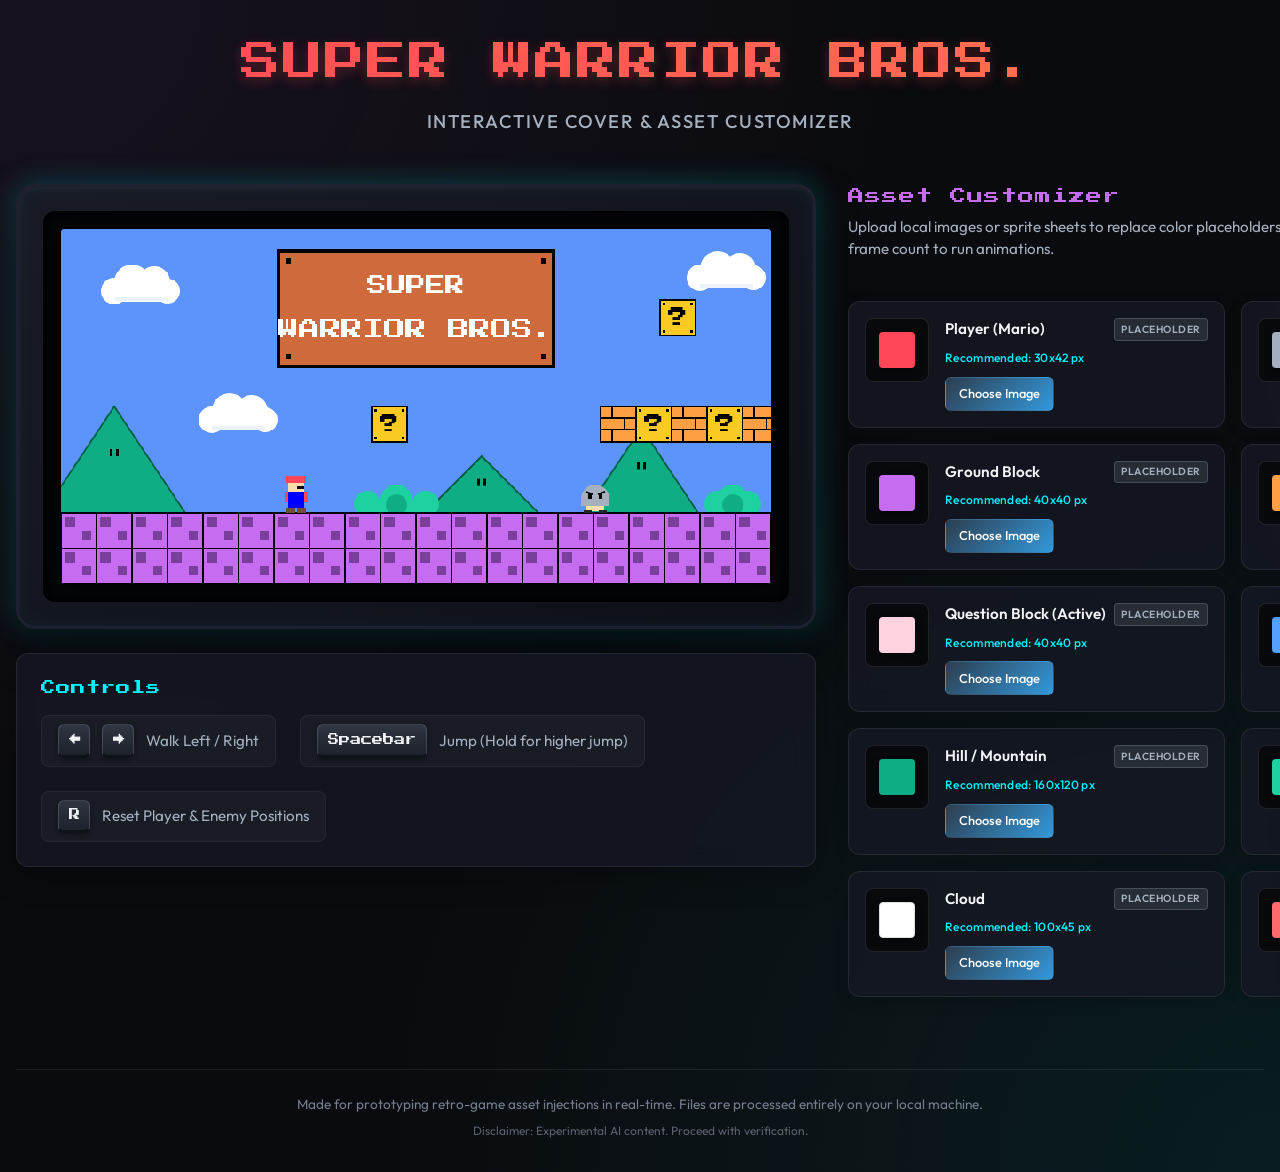
==== game-asset-drop-test/index.html @ 37c7802b "game prototype with customizable assets images can be uploaded to the game, and processed locally wi" ====
<!DOCTYPE html>
<html lang="en">
<head>
    <meta charset="UTF-8">
    <meta name="viewport" content="width=device-width, initial-scale=1.0">
    <title>Super Warrior Bros. - Interactive Cover Designer</title>
    <meta name="description" content="An interactive retro browser game prototype of the Super Warrior Bros cover. Control the player character and customize blocks, clouds, and enemies using local images instantly within your browser.">
    
    <!-- Google Fonts for retro & modern design -->
    <link rel="preconnect" href="https://fonts.googleapis.com">
    <link rel="preconnect" href="https://fonts.gstatic.com" crossorigin>
    <link href="https://fonts.googleapis.com/css2?family=Outfit:wght@300;400;500;600;700&family=Press+Start+2P&display=swap" rel="stylesheet">
    
    <!-- Link to styles -->
    <link rel="stylesheet" href="styles.css">
</head>
<body>
    <div class="app-container">
        <!-- Header Section -->
        <header class="game-header">
            <h1 class="game-title">SUPER WARRIOR BROS.</h1>
            <p class="game-subtitle">Interactive Cover &amp; Asset Customizer</p>
        </header>

        <!-- Main Content Area -->
        <main class="game-main">
            <!-- Left Panel: Game Screen and Controls -->
            <section class="game-view-container">
                <div class="arcade-cabinet">
                    <div class="arcade-screen-bezel">
                        <canvas id="gameCanvas" width="800" height="400"></canvas>
                    </div>

                </div>

                <!-- Controls & How To Play -->
                <div class="info-card controls-card">
                    <h2 class="section-title">Controls</h2>
                    <div class="controls-list">
                        <div class="control-item">
                            <kbd>←</kbd> <kbd>→</kbd>
                            <span>Walk Left / Right</span>
                        </div>
                        <div class="control-item">
                            <kbd>Spacebar</kbd>
                            <span>Jump (Hold for higher jump)</span>
                        </div>
                        <div class="control-item">
                            <kbd>R</kbd>
                            <span>Reset Player &amp; Enemy Positions</span>
                        </div>
                    </div>
                </div>
            </section>

            <!-- Right Panel: Asset Customizer -->
            <section class="customizer-container">
                <div class="section-header">
                    <h2 class="section-title">Asset Customizer</h2>
                    <p class="section-desc">Upload local images or sprite sheets to replace color placeholders. Enable "Animate Sprite Sheet" and set the frame count to run animations.</p>
                </div>

                <div class="customizer-grid" id="customizerGrid">
                    <!-- Asset Card 1: Player (Mario) -->
                    <div class="asset-card" data-asset="player">
                        <div class="card-preview-area">
                            <div class="color-swatch" style="background-color: #ff4757;"></div>
                            <img class="img-preview hidden" alt="Player Preview">
                        </div>
                        <div class="card-info">
                            <div class="card-header-row">
                                <span class="asset-name">Player (Mario)</span>
                                <span class="badge badge-placeholder">Placeholder</span>
                            </div>
                            <p class="asset-description"><span class="rec-res">Recommended: 30x42 px</span></p>
                            <div class="file-input-wrapper">
                                <label class="btn-upload" for="input-player">Choose Image</label>
                                <input type="file" id="input-player" accept="image/*" class="file-input">
                                <button class="btn-reset hidden" title="Reset to default">Reset</button>
                            </div>
                            
                            <!-- Sprite Sheet Animation Settings -->
                            <div class="anim-settings-panel hidden">
                                <label class="anim-checkbox-label">
                                    <input type="checkbox" class="anim-toggle">
                                    <span>Animate Sprite Sheet</span>
                                </label>
                                <div class="anim-inputs-row hidden">
                                    <div class="anim-input-group">
                                        <label>Frames</label>
                                        <input type="number" class="anim-frames" value="4" min="1" max="100">
                                    </div>
                                    <div class="anim-input-group">
                                        <label>FPS</label>
                                        <input type="number" class="anim-fps" value="8" min="1" max="60">
                                    </div>
                                </div>
                            </div>
                        </div>
                    </div>

                    <!-- Asset Card 2: Goomba (Enemy) -->
                    <div class="asset-card" data-asset="goomba">
                        <div class="card-preview-area">
                            <div class="color-swatch" style="background-color: #a4b0be;"></div>
                            <img class="img-preview hidden" alt="Goomba Preview">
                        </div>
                        <div class="card-info">
                            <div class="card-header-row">
                                <span class="asset-name">Goomba (Enemy)</span>
                                <span class="badge badge-placeholder">Placeholder</span>
                            </div>
                            <p class="asset-description"><span class="rec-res">Recommended: 32x32 px</span></p>
                            <div class="file-input-wrapper">
                                <label class="btn-upload" for="input-goomba">Choose Image</label>
                                <input type="file" id="input-goomba" accept="image/*" class="file-input">
                                <button class="btn-reset hidden" title="Reset to default">Reset</button>
                            </div>
                            
                            <!-- Sprite Sheet Animation Settings -->
                            <div class="anim-settings-panel hidden">
                                <label class="anim-checkbox-label">
                                    <input type="checkbox" class="anim-toggle">
                                    <span>Animate Sprite Sheet</span>
                                </label>
                                <div class="anim-inputs-row hidden">
                                    <div class="anim-input-group">
                                        <label>Frames</label>
                                        <input type="number" class="anim-frames" value="2" min="1" max="100">
                                    </div>
                                    <div class="anim-input-group">
                                        <label>FPS</label>
                                        <input type="number" class="anim-fps" value="6" min="1" max="60">
                                    </div>
                                </div>
                            </div>
                        </div>
                    </div>

                    <!-- Asset Card 3: Ground Block -->
                    <div class="asset-card" data-asset="ground">
                        <div class="card-preview-area">
                            <div class="color-swatch" style="background-color: #c56cf0;"></div>
                            <img class="img-preview hidden" alt="Ground Preview">
                        </div>
                        <div class="card-info">
                            <div class="card-header-row">
                                <span class="asset-name">Ground Block</span>
                                <span class="badge badge-placeholder">Placeholder</span>
                            </div>
                            <p class="asset-description"><span class="rec-res">Recommended: 40x40 px</span></p>
                            <div class="file-input-wrapper">
                                <label class="btn-upload" for="input-ground">Choose Image</label>
                                <input type="file" id="input-ground" accept="image/*" class="file-input">
                                <button class="btn-reset hidden" title="Reset to default">Reset</button>
                            </div>
                            
                            <!-- Sprite Sheet Animation Settings -->
                            <div class="anim-settings-panel hidden">
                                <label class="anim-checkbox-label">
                                    <input type="checkbox" class="anim-toggle">
                                    <span>Animate Sprite Sheet</span>
                                </label>
                                <div class="anim-inputs-row hidden">
                                    <div class="anim-input-group">
                                        <label>Frames</label>
                                        <input type="number" class="anim-frames" value="3" min="1" max="100">
                                    </div>
                                    <div class="anim-input-group">
                                        <label>FPS</label>
                                        <input type="number" class="anim-fps" value="6" min="1" max="60">
                                    </div>
                                </div>
                            </div>
                        </div>
                    </div>

                    <!-- Asset Card 4: Brick Block -->
                    <div class="asset-card" data-asset="brick">
                        <div class="card-preview-area">
                            <div class="color-swatch" style="background-color: #ff9f43;"></div>
                            <img class="img-preview hidden" alt="Brick Preview">
                        </div>
                        <div class="card-info">
                            <div class="card-header-row">
                                <span class="asset-name">Brick Block</span>
                                <span class="badge badge-placeholder">Placeholder</span>
                            </div>
                            <p class="asset-description"><span class="rec-res">Recommended: 40x40 px</span></p>
                            <div class="file-input-wrapper">
                                <label class="btn-upload" for="input-brick">Choose Image</label>
                                <input type="file" id="input-brick" accept="image/*" class="file-input">
                                <button class="btn-reset hidden" title="Reset to default">Reset</button>
                            </div>
                            
                            <!-- Sprite Sheet Animation Settings -->
                            <div class="anim-settings-panel hidden">
                                <label class="anim-checkbox-label">
                                    <input type="checkbox" class="anim-toggle">
                                    <span>Animate Sprite Sheet</span>
                                </label>
                                <div class="anim-inputs-row hidden">
                                    <div class="anim-input-group">
                                        <label>Frames</label>
                                        <input type="number" class="anim-frames" value="3" min="1" max="100">
                                    </div>
                                    <div class="anim-input-group">
                                        <label>FPS</label>
                                        <input type="number" class="anim-fps" value="6" min="1" max="60">
                                    </div>
                                </div>
                            </div>
                        </div>
                    </div>

                    <!-- Asset Card 5: Question Block -->
                    <div class="asset-card" data-asset="question">
                        <div class="card-preview-area">
                            <div class="color-swatch" style="background-color: #ffd2df;"></div>
                            <img class="img-preview hidden" alt="Question Block Preview">
                        </div>
                        <div class="card-info">
                            <div class="card-header-row">
                                <span class="asset-name">Question Block (Active)</span>
                                <span class="badge badge-placeholder">Placeholder</span>
                            </div>
                            <p class="asset-description"><span class="rec-res">Recommended: 40x40 px</span></p>
                            <div class="file-input-wrapper">
                                <label class="btn-upload" for="input-question">Choose Image</label>
                                <input type="file" id="input-question" accept="image/*" class="file-input">
                                <button class="btn-reset hidden" title="Reset to default">Reset</button>
                            </div>
                            
                            <!-- Sprite Sheet Animation Settings -->
                            <div class="anim-settings-panel hidden">
                                <label class="anim-checkbox-label">
                                    <input type="checkbox" class="anim-toggle">
                                    <span>Animate Sprite Sheet</span>
                                </label>
                                <div class="anim-inputs-row hidden">
                                    <div class="anim-input-group">
                                        <label>Frames</label>
                                        <input type="number" class="anim-frames" value="4" min="1" max="100">
                                    </div>
                                    <div class="anim-input-group">
                                        <label>FPS</label>
                                        <input type="number" class="anim-fps" value="8" min="1" max="60">
                                    </div>
                                </div>
                            </div>
                        </div>
                    </div>

                    <!-- Asset Card 6: Question Block (Used) -->
                    <div class="asset-card" data-asset="question_used">
                        <div class="card-preview-area">
                            <div class="color-swatch" style="background-color: #54a0ff;"></div>
                            <img class="img-preview hidden" alt="Used Block Preview">
                        </div>
                        <div class="card-info">
                            <div class="card-header-row">
                                <span class="asset-name">Question Block (Used)</span>
                                <span class="badge badge-placeholder">Placeholder</span>
                            </div>
                            <p class="asset-description"><span class="rec-res">Recommended: 40x40 px</span></p>
                            <div class="file-input-wrapper">
                                <label class="btn-upload" for="input-question_used">Choose Image</label>
                                <input type="file" id="input-question_used" accept="image/*" class="file-input">
                                <button class="btn-reset hidden" title="Reset to default">Reset</button>
                            </div>
                            
                            <!-- Sprite Sheet Animation Settings -->
                            <div class="anim-settings-panel hidden">
                                <label class="anim-checkbox-label">
                                    <input type="checkbox" class="anim-toggle">
                                    <span>Animate Sprite Sheet</span>
                                </label>
                                <div class="anim-inputs-row hidden">
                                    <div class="anim-input-group">
                                        <label>Frames</label>
                                        <input type="number" class="anim-frames" value="1" min="1" max="100">
                                    </div>
                                    <div class="anim-input-group">
                                        <label>FPS</label>
                                        <input type="number" class="anim-fps" value="1" min="1" max="60">
                                    </div>
                                </div>
                            </div>
                        </div>
                    </div>

                    <!-- Asset Card 7: Hill / Mountain -->
                    <div class="asset-card" data-asset="hill">
                        <div class="card-preview-area">
                            <div class="color-swatch" style="background-color: #10ac84;"></div>
                            <img class="img-preview hidden" alt="Hill Preview">
                        </div>
                        <div class="card-info">
                            <div class="card-header-row">
                                <span class="asset-name">Hill / Mountain</span>
                                <span class="badge badge-placeholder">Placeholder</span>
                            </div>
                            <p class="asset-description"><span class="rec-res">Recommended: 160x120 px</span></p>
                            <div class="file-input-wrapper">
                                <label class="btn-upload" for="input-hill">Choose Image</label>
                                <input type="file" id="input-hill" accept="image/*" class="file-input">
                                <button class="btn-reset hidden" title="Reset to default">Reset</button>
                            </div>
                            
                            <!-- Sprite Sheet Animation Settings -->
                            <div class="anim-settings-panel hidden">
                                <label class="anim-checkbox-label">
                                    <input type="checkbox" class="anim-toggle">
                                    <span>Animate Sprite Sheet</span>
                                </label>
                                <div class="anim-inputs-row hidden">
                                    <div class="anim-input-group">
                                        <label>Frames</label>
                                        <input type="number" class="anim-frames" value="1" min="1" max="100">
                                    </div>
                                    <div class="anim-input-group">
                                        <label>FPS</label>
                                        <input type="number" class="anim-fps" value="1" min="1" max="60">
                                    </div>
                                </div>
                            </div>
                        </div>
                    </div>

                    <!-- Asset Card 8: Bush -->
                    <div class="asset-card" data-asset="bush">
                        <div class="card-preview-area">
                            <div class="color-swatch" style="background-color: #1dd1a1;"></div>
                            <img class="img-preview hidden" alt="Bush Preview">
                        </div>
                        <div class="card-info">
                            <div class="card-header-row">
                                <span class="asset-name">Bush</span>
                                <span class="badge badge-placeholder">Placeholder</span>
                            </div>
                            <p class="asset-description"><span class="rec-res">Recommended: 96x24 px</span></p>
                            <div class="file-input-wrapper">
                                <label class="btn-upload" for="input-bush">Choose Image</label>
                                <input type="file" id="input-bush" accept="image/*" class="file-input">
                                <button class="btn-reset hidden" title="Reset to default">Reset</button>
                            </div>
                            
                            <!-- Sprite Sheet Animation Settings -->
                            <div class="anim-settings-panel hidden">
                                <label class="anim-checkbox-label">
                                    <input type="checkbox" class="anim-toggle">
                                    <span>Animate Sprite Sheet</span>
                                </label>
                                <div class="anim-inputs-row hidden">
                                    <div class="anim-input-group">
                                        <label>Frames</label>
                                        <input type="number" class="anim-frames" value="1" min="1" max="100">
                                    </div>
                                    <div class="anim-input-group">
                                        <label>FPS</label>
                                        <input type="number" class="anim-fps" value="1" min="1" max="60">
                                    </div>
                                </div>
                            </div>
                        </div>
                    </div>

                    <!-- Asset Card 9: Cloud -->
                    <div class="asset-card" data-asset="cloud">
                        <div class="card-preview-area">
                            <div class="color-swatch" style="background-color: #ffffff; border: 1px solid #ddd;"></div>
                            <img class="img-preview hidden" alt="Cloud Preview">
                        </div>
                        <div class="card-info">
                            <div class="card-header-row">
                                <span class="asset-name">Cloud</span>
                                <span class="badge badge-placeholder">Placeholder</span>
                            </div>
                            <p class="asset-description"><span class="rec-res">Recommended: 100x45 px</span></p>
                            <div class="file-input-wrapper">
                                <label class="btn-upload" for="input-cloud">Choose Image</label>
                                <input type="file" id="input-cloud" accept="image/*" class="file-input">
                                <button class="btn-reset hidden" title="Reset to default">Reset</button>
                            </div>
                            
                            <!-- Sprite Sheet Animation Settings -->
                            <div class="anim-settings-panel hidden">
                                <label class="anim-checkbox-label">
                                    <input type="checkbox" class="anim-toggle">
                                    <span>Animate Sprite Sheet</span>
                                </label>
                                <div class="anim-inputs-row hidden">
                                    <div class="anim-input-group">
                                        <label>Frames</label>
                                        <input type="number" class="anim-frames" value="1" min="1" max="100">
                                    </div>
                                    <div class="anim-input-group">
                                        <label>FPS</label>
                                        <input type="number" class="anim-fps" value="1" min="1" max="60">
                                    </div>
                                </div>
                            </div>
                        </div>
                    </div>

                    <!-- Asset Card 10: Title Sign -->
                    <div class="asset-card" data-asset="title_sign">
                        <div class="card-preview-area">
                            <div class="color-swatch" style="background-color: #ff6b6b;"></div>
                            <img class="img-preview hidden" alt="Title Sign Preview">
                        </div>
                        <div class="card-info">
                            <div class="card-header-row">
                                <span class="asset-name">Title Sign</span>
                                <span class="badge badge-placeholder">Placeholder</span>
                            </div>
                            <p class="asset-description"><span class="rec-res">Recommended: 310x130 px</span></p>
                            <div class="file-input-wrapper">
                                <label class="btn-upload" for="input-title_sign">Choose Image</label>
                                <input type="file" id="input-title_sign" accept="image/*" class="file-input">
                                <button class="btn-reset hidden" title="Reset to default">Reset</button>
                            </div>
                            
                            <!-- Sprite Sheet Animation Settings -->
                            <div class="anim-settings-panel hidden">
                                <label class="anim-checkbox-label">
                                    <input type="checkbox" class="anim-toggle">
                                    <span>Animate Sprite Sheet</span>
                                </label>
                                <div class="anim-inputs-row hidden">
                                    <div class="anim-input-group">
                                        <label>Frames</label>
                                        <input type="number" class="anim-frames" value="1" min="1" max="100">
                                    </div>
                                    <div class="anim-input-group">
                                        <label>FPS</label>
                                        <input type="number" class="anim-fps" value="1" min="1" max="60">
                                    </div>
                                </div>
                            </div>
                        </div>
                    </div>
                </div>
            </section>
        </main>

        <!-- Footer -->
        <footer class="app-footer">
            <p>Made for prototyping retro-game asset injections in real-time. Files are processed entirely on your local machine.</p>
            <p class="disclaimer-text">Disclaimer: Experimental AI content. Proceed with verification.</p>
        </footer>
    </div>

    <!-- Script loading -->
    <script src="app.js?v=1.8"></script>
</body>
</html>
---- game-asset-drop-test/styles.css ----
/* Global Styling Reset & Variables */
:root {
    --bg-primary: #0a0b0e;
    --bg-secondary: #12141c;
    --bg-card: rgba(22, 25, 37, 0.75);
    --border-color: rgba(255, 255, 255, 0.08);
    --border-glow: rgba(0, 242, 254, 0.25);
    
    --text-primary: #f1f2f6;
    --text-secondary: #a4b0be;
    --text-muted: #747d8c;
    
    --accent-blue: #00f2fe;
    --accent-purple: #c56cf0;
    --accent-green: #2ed573;
    --accent-red: #ff4757;
    --accent-yellow: #ffa502;
    
    --font-heading: 'Press Start 2P', monospace;
    --font-body: 'Outfit', sans-serif;
    
    --transition-speed: 0.25s;
    --border-radius: 12px;
}

* {
    box-sizing: border-box;
    margin: 0;
    padding: 0;
}

body {
    background-color: var(--bg-primary);
    background-image: 
        radial-gradient(at 0% 0%, rgba(197, 108, 240, 0.08) 0px, transparent 50%),
        radial-gradient(at 100% 100%, rgba(0, 242, 254, 0.08) 0px, transparent 50%);
    color: var(--text-primary);
    font-family: var(--font-body);
    min-height: 100vh;
    line-height: 1.5;
    padding: 2rem 1rem;
    overflow-x: hidden;
}

.app-container {
    max-width: 1400px;
    margin: 0 auto;
    display: flex;
    flex-direction: column;
    gap: 2.5rem;
}

/* Header Styling */
.game-header {
    text-align: center;
    margin-bottom: 0.5rem;
}

.game-title {
    font-family: var(--font-heading);
    font-size: 2.5rem;
    font-weight: normal;
    background: linear-gradient(135deg, #ff4757, #ff7f50);
    -webkit-background-clip: text;
    -webkit-text-fill-color: transparent;
    text-shadow: 0 4px 12px rgba(255, 71, 87, 0.3);
    letter-spacing: 2px;
    margin-bottom: 1rem;
}

.game-subtitle {
    font-size: 1.15rem;
    color: var(--text-secondary);
    letter-spacing: 1.5px;
    text-transform: uppercase;
    font-weight: 500;
}

/* Main Layout Grid */
.game-main {
    display: grid;
    grid-template-columns: 1fr;
    gap: 2rem;
}

@media (min-width: 1100px) {
    .game-main {
        grid-template-columns: 800px 1fr;
    }
}

/* Left Panel - Game Screen Bezel & Arcade Styling */
.game-view-container {
    display: flex;
    flex-direction: column;
    gap: 1.5rem;
}

.arcade-cabinet {
    background: linear-gradient(145deg, #181b26, #0e1017);
    border: 3px solid #1e2230;
    border-radius: 20px;
    padding: 1.5rem;
    box-shadow: 
        0 20px 40px rgba(0, 0, 0, 0.5),
        inset 0 2px 5px rgba(255, 255, 255, 0.05),
        0 0 30px var(--border-glow);
    display: flex;
    flex-direction: column;
    gap: 1.5rem;
    position: relative;
}

.arcade-cabinet::after {
    content: '';
    position: absolute;
    top: 0; left: 0; right: 0; bottom: 0;
    border-radius: 20px;
    pointer-events: none;
    box-shadow: inset 0 0 20px rgba(0, 242, 254, 0.05);
}

.arcade-screen-bezel {
    background-color: #050608;
    padding: 1rem;
    border-radius: 12px;
    border: 2px solid #000;
    box-shadow: inset 0 0 15px rgba(0,0,0,0.9);
    overflow: hidden;
    display: flex;
    justify-content: center;
    align-items: center;
}

#gameCanvas {
    width: 100%;
    max-width: 800px;
    height: auto;
    background-color: #5c94fc; /* Classic Sky Blue fallback */
    border-radius: 4px;
    display: block;
    image-rendering: pixelated;
    image-rendering: crisp-edges;
    box-shadow: 0 0 20px rgba(0, 0, 0, 0.8);
}

/* Arcade Controls Panel Decoration */
.arcade-controls-deco {
    height: 45px;
    border-top: 2px dashed rgba(255, 255, 255, 0.1);
    display: flex;
    justify-content: space-between;
    align-items: center;
    padding-top: 1rem;
    padding-left: 2rem;
    padding-right: 2rem;
}

.joystick-container {
    width: 40px;
    height: 10px;
    background-color: #111;
    border-radius: 5px;
    position: relative;
}

.joystick-shaft {
    width: 8px;
    height: 30px;
    background: #555;
    position: absolute;
    bottom: 5px;
    left: 16px;
    border-radius: 4px;
    transform-origin: bottom center;
    transform: rotate(5deg);
    animation: joystick-wiggle 3s infinite ease-in-out;
}

.joystick-knob {
    width: 20px;
    height: 20px;
    background-color: var(--accent-red);
    border-radius: 50%;
    position: absolute;
    top: -15px;
    left: -6px;
    box-shadow: 0 2px 4px rgba(0,0,0,0.5), inset 0 3px 5px rgba(255,255,255,0.4);
}

@keyframes joystick-wiggle {
    0%, 100% { transform: rotate(5deg); }
    50% { transform: rotate(-5deg); }
}

.buttons-container {
    display: flex;
    gap: 0.8rem;
}

.arcade-btn {
    width: 18px;
    height: 18px;
    border-radius: 50%;
    box-shadow: 0 2px 4px rgba(0,0,0,0.5), inset 0 2px 3px rgba(255,255,255,0.3);
}

.red-btn { background-color: var(--accent-red); }
.yellow-btn { background-color: var(--accent-yellow); }
.blue-btn { background-color: var(--accent-blue); }

/* Controls Info Card */
.info-card {
    background-color: var(--bg-card);
    border: 1px solid var(--border-color);
    border-radius: var(--border-radius);
    padding: 1.5rem;
    backdrop-filter: blur(12px);
    box-shadow: 0 10px 30px rgba(0, 0, 0, 0.25);
}

.section-title {
    font-size: 1.25rem;
    font-weight: 600;
    margin-bottom: 1rem;
    display: flex;
    align-items: center;
    gap: 0.75rem;
    color: var(--text-primary);
}

.controls-card .section-title {
    font-family: var(--font-heading);
    font-size: 0.9rem;
    font-weight: normal;
    color: var(--accent-blue);
    letter-spacing: 1px;
}

.controls-list {
    display: flex;
    flex-wrap: wrap;
    gap: 1.5rem;
}

.control-item {
    display: flex;
    align-items: center;
    gap: 0.75rem;
    background: rgba(255, 255, 255, 0.03);
    padding: 0.5rem 1rem;
    border-radius: 8px;
    border: 1px solid rgba(255, 255, 255, 0.05);
}

kbd {
    background: linear-gradient(180deg, #2f3542, #1e222b);
    border: 1px solid rgba(255, 255, 255, 0.15);
    border-bottom: 3px solid #10121a;
    border-radius: 6px;
    color: var(--text-primary);
    font-family: var(--font-heading);
    font-size: 0.7rem;
    padding: 0.4rem 0.6rem;
    display: inline-block;
    box-shadow: 0 2px 4px rgba(0,0,0,0.3);
}

.control-item span {
    font-size: 0.95rem;
    color: var(--text-secondary);
}

/* Right Panel - Customizer Section */
.customizer-container {
    display: flex;
    flex-direction: column;
    gap: 1.5rem;
}

.customizer-container .section-title {
    font-family: var(--font-heading);
    font-size: 1rem;
    font-weight: normal;
    color: var(--accent-purple);
    letter-spacing: 1px;
    margin-bottom: 0.5rem;
}

.section-desc {
    color: var(--text-secondary);
    font-size: 0.95rem;
    margin-bottom: 1rem;
}

/* Customizer Grid & Cards */
.customizer-grid {
    display: grid;
    grid-template-columns: 1fr;
    gap: 1rem;
}

@media (min-width: 600px) {
    .customizer-grid {
        grid-template-columns: repeat(2, 1fr);
    }
}

.asset-card {
    background-color: var(--bg-card);
    border: 1px solid var(--border-color);
    border-radius: var(--border-radius);
    padding: 1rem;
    display: flex;
    gap: 1rem;
    transition: all var(--transition-speed) cubic-bezier(0.165, 0.84, 0.44, 1);
    backdrop-filter: blur(12px);
    box-shadow: 0 4px 15px rgba(0, 0, 0, 0.15);
}

.asset-card:hover {
    transform: translateY(-3px);
    border-color: rgba(0, 242, 254, 0.3);
    box-shadow: 
        0 10px 25px rgba(0, 0, 0, 0.3),
        0 0 15px rgba(0, 242, 254, 0.05);
}

/* Active Custom State Glow */
.asset-card.has-custom {
    border-color: rgba(46, 213, 115, 0.4);
    box-shadow: 
        0 10px 25px rgba(0, 0, 0, 0.3),
        0 0 15px rgba(46, 213, 115, 0.08);
}

.card-preview-area {
    width: 64px;
    height: 64px;
    border-radius: 8px;
    background-color: #08090d;
    border: 1px solid rgba(255, 255, 255, 0.1);
    display: flex;
    justify-content: center;
    align-items: center;
    overflow: hidden;
    flex-shrink: 0;
    position: relative;
}

.color-swatch {
    width: 36px;
    height: 36px;
    border-radius: 4px;
    box-shadow: 0 4px 8px rgba(0,0,0,0.3);
    transition: transform 0.2s;
}

.asset-card:hover .color-swatch {
    transform: scale(1.08);
}

.img-preview {
    width: 100%;
    height: 100%;
    object-fit: contain;
    image-rendering: pixelated;
    image-rendering: crisp-edges;
}

.img-preview.hidden, .color-swatch.hidden {
    display: none;
}

.card-info {
    display: flex;
    flex-direction: column;
    justify-content: space-between;
    flex-grow: 1;
    min-width: 0; /* Prevents text overflow */
}

.card-header-row {
    display: flex;
    justify-content: space-between;
    align-items: center;
    gap: 0.5rem;
    margin-bottom: 0.25rem;
}

.asset-name {
    font-weight: 600;
    font-size: 0.95rem;
    color: var(--text-primary);
    white-space: nowrap;
    overflow: hidden;
    text-overflow: ellipsis;
}

.badge {
    font-size: 0.65rem;
    padding: 0.15rem 0.4rem;
    border-radius: 4px;
    font-weight: 600;
    text-transform: uppercase;
    letter-spacing: 0.5px;
}

.badge-placeholder {
    background-color: rgba(164, 176, 190, 0.15);
    color: var(--text-secondary);
    border: 1px solid rgba(164, 176, 190, 0.25);
}

.badge-custom {
    background-color: rgba(46, 213, 115, 0.15);
    color: var(--accent-green);
    border: 1px solid rgba(46, 213, 115, 0.25);
    box-shadow: 0 0 5px rgba(46, 213, 115, 0.1);
}

.asset-description {
    font-size: 0.8rem;
    color: var(--text-secondary);
    margin-bottom: 0.6rem;
    display: -webkit-box;
    -webkit-line-clamp: 2;
    -webkit-box-orient: vertical;
    overflow: hidden;
}

.rec-res {
    color: var(--accent-blue);
    font-weight: 500;
    display: block;
    margin-top: 4px;
    font-size: 0.75rem;
    letter-spacing: 0.3px;
}

/* File Upload Controls */
.file-input-wrapper {
    display: flex;
    gap: 0.5rem;
    align-items: center;
}

.file-input {
    display: none;
}

.btn-upload {
    display: inline-block;
    background: linear-gradient(135deg, #2c3e50, #3498db);
    color: #fff;
    padding: 0.4rem 0.8rem;
    border-radius: 6px;
    font-size: 0.8rem;
    font-weight: 500;
    cursor: pointer;
    text-align: center;
    transition: opacity 0.2s, transform 0.1s;
    border: 1px solid rgba(255,255,255,0.05);
    user-select: none;
}

.btn-upload:hover {
    opacity: 0.9;
    transform: translateY(-1px);
}

.btn-upload:active {
    transform: translateY(0);
}

.asset-card.has-custom .btn-upload {
    background: linear-gradient(135deg, #1e3c72, #2a5298);
}

.btn-reset {
    background-color: rgba(255, 71, 87, 0.15);
    border: 1px solid rgba(255, 71, 87, 0.3);
    color: var(--accent-red);
    padding: 0.4rem 0.6rem;
    border-radius: 6px;
    font-size: 0.8rem;
    cursor: pointer;
    transition: all 0.2s;
    display: inline-flex;
    align-items: center;
    justify-content: center;
}

.btn-reset:hover {
    background-color: var(--accent-red);
    color: #fff;
}

.btn-reset.hidden {
    display: none;
}

/* Sprite Sheet Animation Controls Panel */
.anim-settings-panel {
    margin-top: 0.8rem;
    padding-top: 0.6rem;
    border-top: 1px solid rgba(255, 255, 255, 0.05);
    display: flex;
    flex-direction: column;
    gap: 0.5rem;
    animation: slide-down 0.2s ease-out;
}

.anim-settings-panel.hidden {
    display: none !important;
}

@keyframes slide-down {
    from { opacity: 0; transform: translateY(-5px); }
    to { opacity: 1; transform: translateY(0); }
}

.anim-checkbox-label {
    display: flex;
    align-items: center;
    gap: 0.5rem;
    font-size: 0.8rem;
    color: var(--text-secondary);
    cursor: pointer;
    user-select: none;
}

.anim-checkbox-label input {
    accent-color: var(--accent-blue);
    width: 14px;
    height: 14px;
}

.anim-inputs-row {
    display: flex;
    gap: 0.8rem;
    animation: fade-in 0.2s ease-in-out;
}

.anim-inputs-row.hidden {
    display: none !important;
}

@keyframes fade-in {
    from { opacity: 0; }
    to { opacity: 1; }
}

.anim-input-group {
    display: flex;
    flex-direction: column;
    gap: 0.25rem;
}

.anim-input-group label {
    font-size: 0.65rem;
    text-transform: uppercase;
    color: var(--text-muted);
    letter-spacing: 0.5px;
    font-weight: 500;
}

.anim-frames, .anim-fps {
    background-color: rgba(0, 0, 0, 0.25);
    border: 1px solid rgba(255, 255, 255, 0.1);
    border-radius: 4px;
    color: var(--text-primary);
    padding: 0.25rem 0.4rem;
    width: 68px;
    font-size: 0.8rem;
    font-family: inherit;
}

.anim-frames:focus, .anim-fps:focus {
    border-color: var(--accent-blue);
    outline: none;
}

/* Footer Styling */
.app-footer {
    text-align: center;
    color: var(--text-muted);
    font-size: 0.85rem;
    border-top: 1px solid var(--border-color);
    padding-top: 1.5rem;
    margin-top: 2rem;
}

.disclaimer-text {
    margin-top: 0.5rem;
    font-size: 0.75rem;
    color: var(--text-muted);
    opacity: 0.75;
}

/* Animations and Responsive Optimizations */
@media (max-width: 600px) {
    body {
        padding: 1rem 0.5rem;
    }
    
    .game-title {
        font-size: 1.5rem;
    }
    
    .arcade-cabinet {
        padding: 0.75rem;
    }
    
    .arcade-controls-deco {
        display: none;
    }
    
    .controls-list {
        flex-direction: column;
        gap: 0.75rem;
    }
}
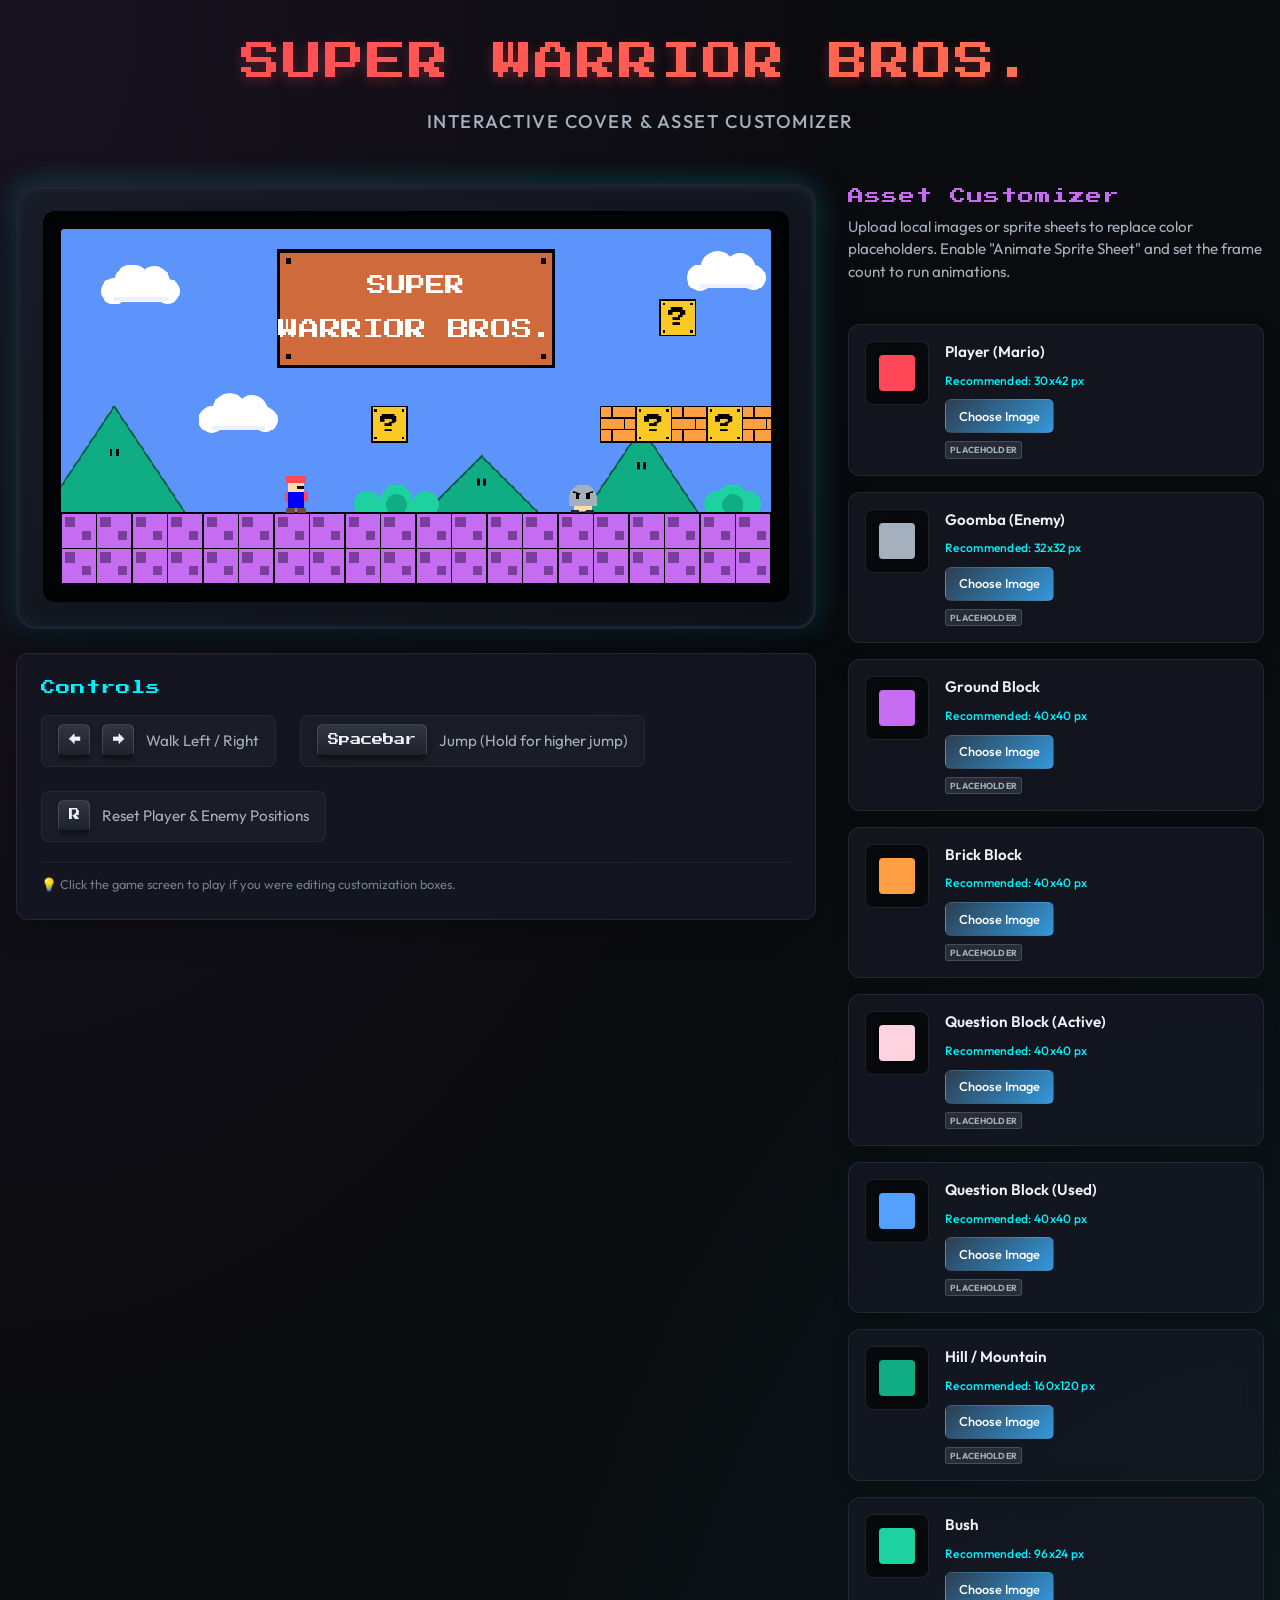
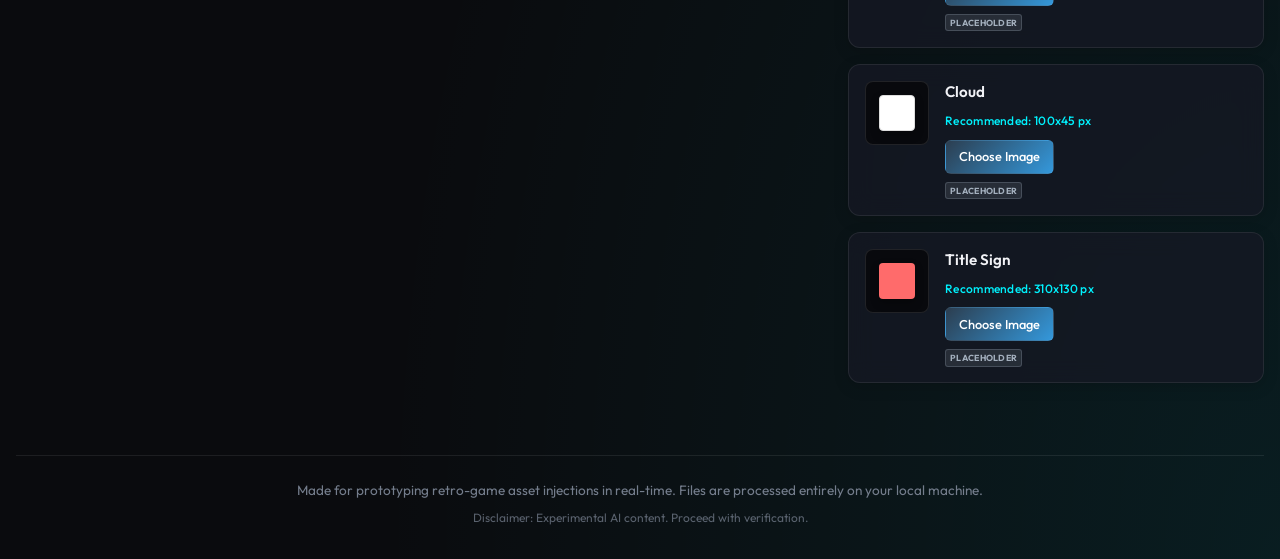
==== commit 2a68efe1: "responsive css and hint added responsive css edits to make text more visible, added hint in game con" ====
--- a/game-asset-drop-test/index.html
+++ b/game-asset-drop-test/index.html
@@ -50,6 +50,7 @@
                             <span>Reset Player &amp; Enemy Positions</span>
                         </div>
                     </div>
+                    <p class="controls-hint">💡 Click the game screen to play if you were editing customization boxes.</p>
                 </div>
             </section>
 
@@ -70,7 +71,6 @@
                         <div class="card-info">
                             <div class="card-header-row">
                                 <span class="asset-name">Player (Mario)</span>
-                                <span class="badge badge-placeholder">Placeholder</span>
                             </div>
                             <p class="asset-description"><span class="rec-res">Recommended: 30x42 px</span></p>
                             <div class="file-input-wrapper">
@@ -78,6 +78,7 @@
                                 <input type="file" id="input-player" accept="image/*" class="file-input">
                                 <button class="btn-reset hidden" title="Reset to default">Reset</button>
                             </div>
+                            <span class="badge badge-placeholder">Placeholder</span>
                             
                             <!-- Sprite Sheet Animation Settings -->
                             <div class="anim-settings-panel hidden">
@@ -108,7 +109,6 @@
                         <div class="card-info">
                             <div class="card-header-row">
                                 <span class="asset-name">Goomba (Enemy)</span>
-                                <span class="badge badge-placeholder">Placeholder</span>
                             </div>
                             <p class="asset-description"><span class="rec-res">Recommended: 32x32 px</span></p>
                             <div class="file-input-wrapper">
@@ -116,6 +116,7 @@
                                 <input type="file" id="input-goomba" accept="image/*" class="file-input">
                                 <button class="btn-reset hidden" title="Reset to default">Reset</button>
                             </div>
+                            <span class="badge badge-placeholder">Placeholder</span>
                             
                             <!-- Sprite Sheet Animation Settings -->
                             <div class="anim-settings-panel hidden">
@@ -146,7 +147,6 @@
                         <div class="card-info">
                             <div class="card-header-row">
                                 <span class="asset-name">Ground Block</span>
-                                <span class="badge badge-placeholder">Placeholder</span>
                             </div>
                             <p class="asset-description"><span class="rec-res">Recommended: 40x40 px</span></p>
                             <div class="file-input-wrapper">
@@ -154,6 +154,7 @@
                                 <input type="file" id="input-ground" accept="image/*" class="file-input">
                                 <button class="btn-reset hidden" title="Reset to default">Reset</button>
                             </div>
+                            <span class="badge badge-placeholder">Placeholder</span>
                             
                             <!-- Sprite Sheet Animation Settings -->
                             <div class="anim-settings-panel hidden">
@@ -184,7 +185,6 @@
                         <div class="card-info">
                             <div class="card-header-row">
                                 <span class="asset-name">Brick Block</span>
-                                <span class="badge badge-placeholder">Placeholder</span>
                             </div>
                             <p class="asset-description"><span class="rec-res">Recommended: 40x40 px</span></p>
                             <div class="file-input-wrapper">
@@ -192,6 +192,7 @@
                                 <input type="file" id="input-brick" accept="image/*" class="file-input">
                                 <button class="btn-reset hidden" title="Reset to default">Reset</button>
                             </div>
+                            <span class="badge badge-placeholder">Placeholder</span>
                             
                             <!-- Sprite Sheet Animation Settings -->
                             <div class="anim-settings-panel hidden">
@@ -222,7 +223,6 @@
                         <div class="card-info">
                             <div class="card-header-row">
                                 <span class="asset-name">Question Block (Active)</span>
-                                <span class="badge badge-placeholder">Placeholder</span>
                             </div>
                             <p class="asset-description"><span class="rec-res">Recommended: 40x40 px</span></p>
                             <div class="file-input-wrapper">
@@ -230,6 +230,7 @@
                                 <input type="file" id="input-question" accept="image/*" class="file-input">
                                 <button class="btn-reset hidden" title="Reset to default">Reset</button>
                             </div>
+                            <span class="badge badge-placeholder">Placeholder</span>
                             
                             <!-- Sprite Sheet Animation Settings -->
                             <div class="anim-settings-panel hidden">
@@ -260,7 +261,6 @@
                         <div class="card-info">
                             <div class="card-header-row">
                                 <span class="asset-name">Question Block (Used)</span>
-                                <span class="badge badge-placeholder">Placeholder</span>
                             </div>
                             <p class="asset-description"><span class="rec-res">Recommended: 40x40 px</span></p>
                             <div class="file-input-wrapper">
@@ -268,6 +268,7 @@
                                 <input type="file" id="input-question_used" accept="image/*" class="file-input">
                                 <button class="btn-reset hidden" title="Reset to default">Reset</button>
                             </div>
+                            <span class="badge badge-placeholder">Placeholder</span>
                             
                             <!-- Sprite Sheet Animation Settings -->
                             <div class="anim-settings-panel hidden">
@@ -298,7 +299,6 @@
                         <div class="card-info">
                             <div class="card-header-row">
                                 <span class="asset-name">Hill / Mountain</span>
-                                <span class="badge badge-placeholder">Placeholder</span>
                             </div>
                             <p class="asset-description"><span class="rec-res">Recommended: 160x120 px</span></p>
                             <div class="file-input-wrapper">
@@ -306,6 +306,7 @@
                                 <input type="file" id="input-hill" accept="image/*" class="file-input">
                                 <button class="btn-reset hidden" title="Reset to default">Reset</button>
                             </div>
+                            <span class="badge badge-placeholder">Placeholder</span>
                             
                             <!-- Sprite Sheet Animation Settings -->
                             <div class="anim-settings-panel hidden">
@@ -336,7 +337,6 @@
                         <div class="card-info">
                             <div class="card-header-row">
                                 <span class="asset-name">Bush</span>
-                                <span class="badge badge-placeholder">Placeholder</span>
                             </div>
                             <p class="asset-description"><span class="rec-res">Recommended: 96x24 px</span></p>
                             <div class="file-input-wrapper">
@@ -344,6 +344,7 @@
                                 <input type="file" id="input-bush" accept="image/*" class="file-input">
                                 <button class="btn-reset hidden" title="Reset to default">Reset</button>
                             </div>
+                            <span class="badge badge-placeholder">Placeholder</span>
                             
                             <!-- Sprite Sheet Animation Settings -->
                             <div class="anim-settings-panel hidden">
@@ -374,7 +375,6 @@
                         <div class="card-info">
                             <div class="card-header-row">
                                 <span class="asset-name">Cloud</span>
-                                <span class="badge badge-placeholder">Placeholder</span>
                             </div>
                             <p class="asset-description"><span class="rec-res">Recommended: 100x45 px</span></p>
                             <div class="file-input-wrapper">
@@ -382,6 +382,7 @@
                                 <input type="file" id="input-cloud" accept="image/*" class="file-input">
                                 <button class="btn-reset hidden" title="Reset to default">Reset</button>
                             </div>
+                            <span class="badge badge-placeholder">Placeholder</span>
                             
                             <!-- Sprite Sheet Animation Settings -->
                             <div class="anim-settings-panel hidden">
@@ -412,7 +413,6 @@
                         <div class="card-info">
                             <div class="card-header-row">
                                 <span class="asset-name">Title Sign</span>
-                                <span class="badge badge-placeholder">Placeholder</span>
                             </div>
                             <p class="asset-description"><span class="rec-res">Recommended: 310x130 px</span></p>
                             <div class="file-input-wrapper">
@@ -420,6 +420,7 @@
                                 <input type="file" id="input-title_sign" accept="image/*" class="file-input">
                                 <button class="btn-reset hidden" title="Reset to default">Reset</button>
                             </div>
+                            <span class="badge badge-placeholder">Placeholder</span>
                             
                             <!-- Sprite Sheet Animation Settings -->
                             <div class="anim-settings-panel hidden">
--- a/game-asset-drop-test/styles.css
+++ b/game-asset-drop-test/styles.css
@@ -85,7 +85,7 @@
 
 @media (min-width: 1100px) {
     .game-main {
-        grid-template-columns: 800px 1fr;
+        grid-template-columns: 800px minmax(0, 1fr);
     }
 }
 
@@ -243,6 +243,17 @@
     gap: 1.5rem;
 }
 
+.controls-hint {
+    font-size: 0.8rem;
+    color: var(--text-muted);
+    margin-top: 1.25rem;
+    display: flex;
+    align-items: center;
+    gap: 0.5rem;
+    border-top: 1px solid rgba(255, 255, 255, 0.05);
+    padding-top: 0.75rem;
+}
+
 .control-item {
     display: flex;
     align-items: center;
@@ -302,7 +313,7 @@
 
 @media (min-width: 600px) {
     .customizer-grid {
-        grid-template-columns: repeat(2, 1fr);
+        grid-template-columns: repeat(auto-fill, minmax(260px, 1fr));
     }
 }
 
@@ -398,12 +409,14 @@
 }
 
 .badge {
-    font-size: 0.65rem;
-    padding: 0.15rem 0.4rem;
-    border-radius: 4px;
-    font-weight: 600;
+    align-self: flex-start;
+    margin-top: 0.5rem;
+    font-size: 0.55rem;
+    padding: 1px 4px;
+    border-radius: 3px;
+    font-weight: 700;
     text-transform: uppercase;
-    letter-spacing: 0.5px;
+    letter-spacing: 0.3px;
 }
 
 .badge-placeholder {
@@ -443,6 +456,7 @@
     display: flex;
     gap: 0.5rem;
     align-items: center;
+    flex-wrap: wrap;
 }
 
 .file-input {
@@ -451,6 +465,7 @@
 
 .btn-upload {
     display: inline-block;
+    white-space: nowrap;
     background: linear-gradient(135deg, #2c3e50, #3498db);
     color: #fff;
     padding: 0.4rem 0.8rem;
@@ -539,6 +554,7 @@
 .anim-inputs-row {
     display: flex;
     gap: 0.8rem;
+    flex-wrap: wrap;
     animation: fade-in 0.2s ease-in-out;
 }
 
@@ -571,7 +587,7 @@
     border-radius: 4px;
     color: var(--text-primary);
     padding: 0.25rem 0.4rem;
-    width: 68px;
+    width: 60px;
     font-size: 0.8rem;
     font-family: inherit;
 }
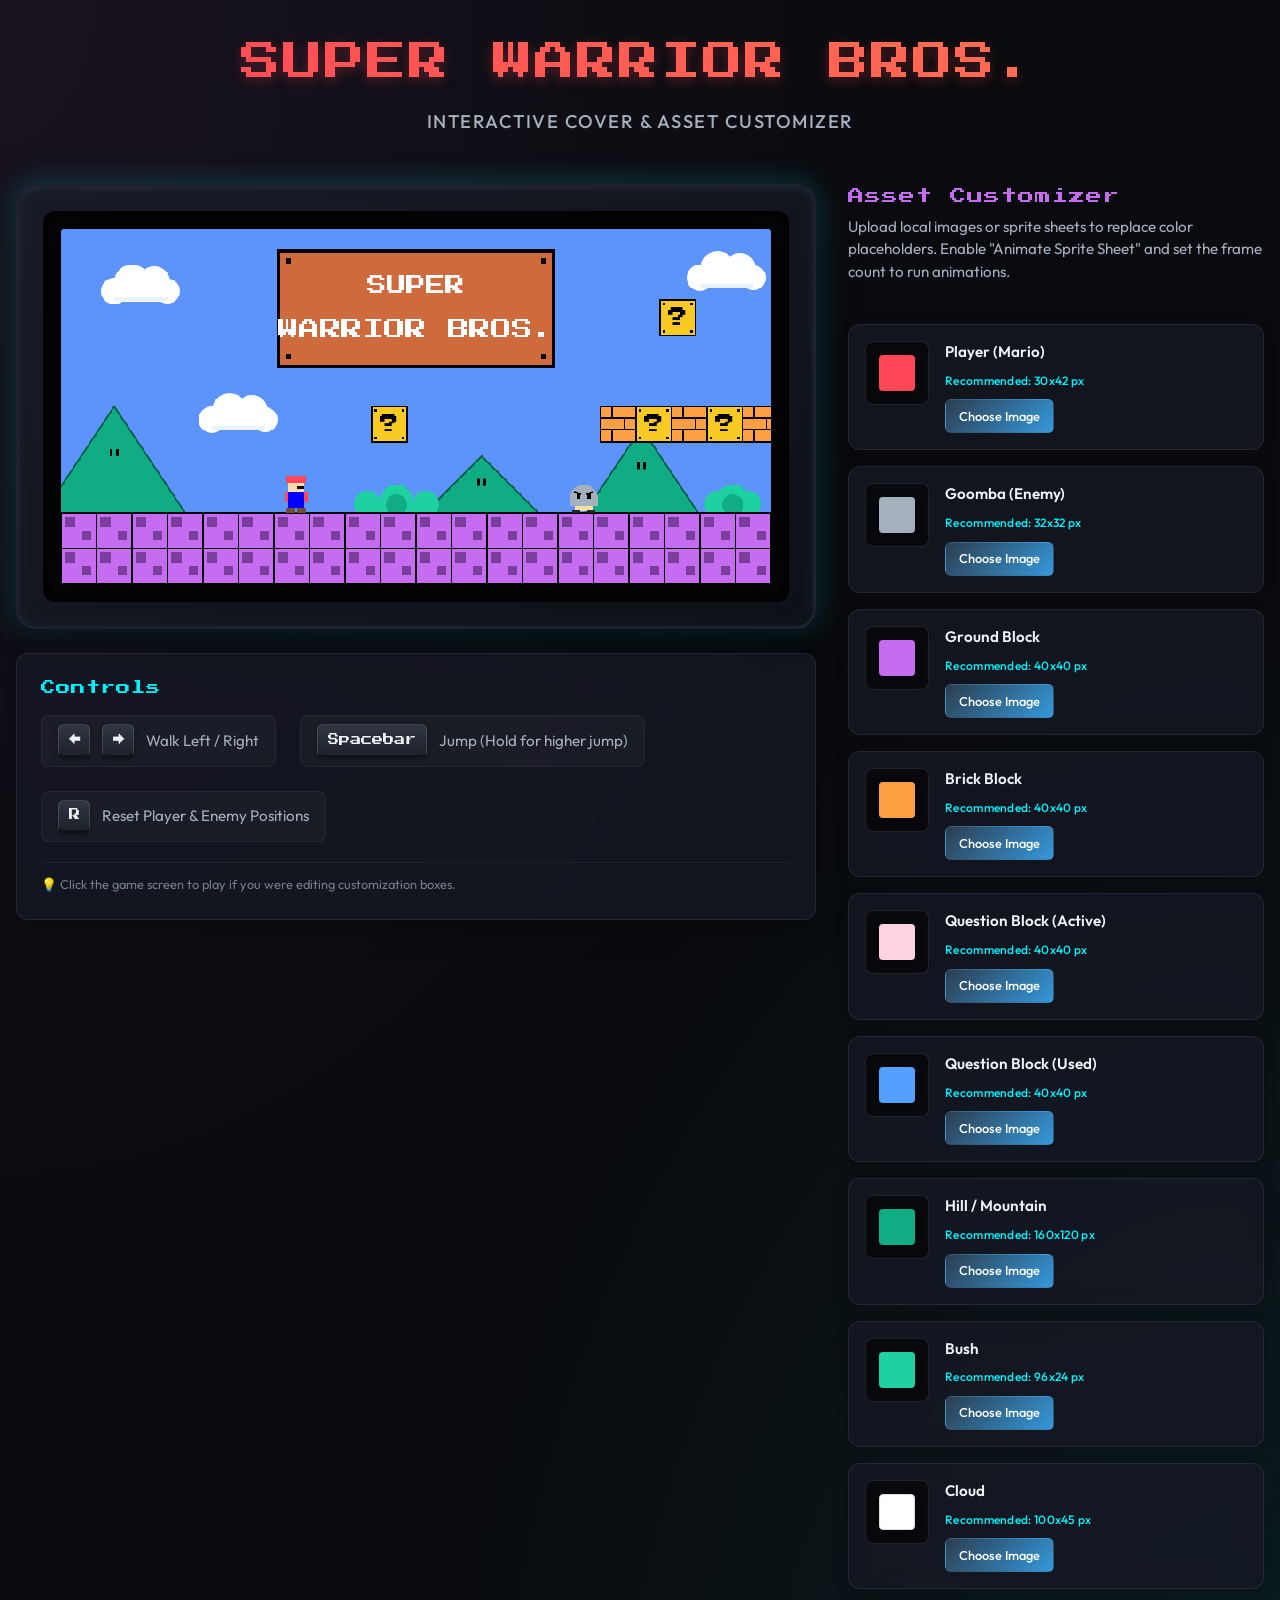
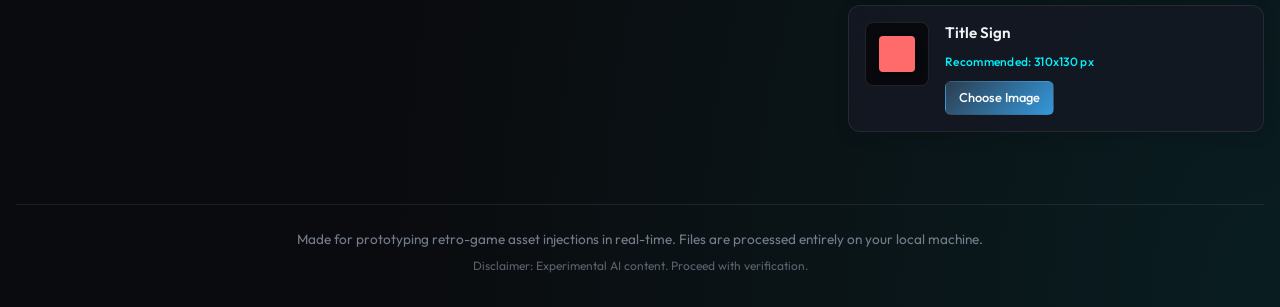
==== commit 452aff77: "visual change removed "palceholder" text to reduce clutter" ====
--- a/game-asset-drop-test/index.html
+++ b/game-asset-drop-test/index.html
@@ -78,7 +78,6 @@
                                 <input type="file" id="input-player" accept="image/*" class="file-input">
                                 <button class="btn-reset hidden" title="Reset to default">Reset</button>
                             </div>
-                            <span class="badge badge-placeholder">Placeholder</span>
                             
                             <!-- Sprite Sheet Animation Settings -->
                             <div class="anim-settings-panel hidden">
@@ -116,7 +115,6 @@
                                 <input type="file" id="input-goomba" accept="image/*" class="file-input">
                                 <button class="btn-reset hidden" title="Reset to default">Reset</button>
                             </div>
-                            <span class="badge badge-placeholder">Placeholder</span>
                             
                             <!-- Sprite Sheet Animation Settings -->
                             <div class="anim-settings-panel hidden">
@@ -154,7 +152,6 @@
                                 <input type="file" id="input-ground" accept="image/*" class="file-input">
                                 <button class="btn-reset hidden" title="Reset to default">Reset</button>
                             </div>
-                            <span class="badge badge-placeholder">Placeholder</span>
                             
                             <!-- Sprite Sheet Animation Settings -->
                             <div class="anim-settings-panel hidden">
@@ -192,7 +189,6 @@
                                 <input type="file" id="input-brick" accept="image/*" class="file-input">
                                 <button class="btn-reset hidden" title="Reset to default">Reset</button>
                             </div>
-                            <span class="badge badge-placeholder">Placeholder</span>
                             
                             <!-- Sprite Sheet Animation Settings -->
                             <div class="anim-settings-panel hidden">
@@ -230,7 +226,6 @@
                                 <input type="file" id="input-question" accept="image/*" class="file-input">
                                 <button class="btn-reset hidden" title="Reset to default">Reset</button>
                             </div>
-                            <span class="badge badge-placeholder">Placeholder</span>
                             
                             <!-- Sprite Sheet Animation Settings -->
                             <div class="anim-settings-panel hidden">
@@ -268,7 +263,6 @@
                                 <input type="file" id="input-question_used" accept="image/*" class="file-input">
                                 <button class="btn-reset hidden" title="Reset to default">Reset</button>
                             </div>
-                            <span class="badge badge-placeholder">Placeholder</span>
                             
                             <!-- Sprite Sheet Animation Settings -->
                             <div class="anim-settings-panel hidden">
@@ -306,7 +300,6 @@
                                 <input type="file" id="input-hill" accept="image/*" class="file-input">
                                 <button class="btn-reset hidden" title="Reset to default">Reset</button>
                             </div>
-                            <span class="badge badge-placeholder">Placeholder</span>
                             
                             <!-- Sprite Sheet Animation Settings -->
                             <div class="anim-settings-panel hidden">
@@ -344,7 +337,6 @@
                                 <input type="file" id="input-bush" accept="image/*" class="file-input">
                                 <button class="btn-reset hidden" title="Reset to default">Reset</button>
                             </div>
-                            <span class="badge badge-placeholder">Placeholder</span>
                             
                             <!-- Sprite Sheet Animation Settings -->
                             <div class="anim-settings-panel hidden">
@@ -382,7 +374,6 @@
                                 <input type="file" id="input-cloud" accept="image/*" class="file-input">
                                 <button class="btn-reset hidden" title="Reset to default">Reset</button>
                             </div>
-                            <span class="badge badge-placeholder">Placeholder</span>
                             
                             <!-- Sprite Sheet Animation Settings -->
                             <div class="anim-settings-panel hidden">
@@ -420,7 +411,6 @@
                                 <input type="file" id="input-title_sign" accept="image/*" class="file-input">
                                 <button class="btn-reset hidden" title="Reset to default">Reset</button>
                             </div>
-                            <span class="badge badge-placeholder">Placeholder</span>
                             
                             <!-- Sprite Sheet Animation Settings -->
                             <div class="anim-settings-panel hidden">
--- a/game-asset-drop-test/styles.css
+++ b/game-asset-drop-test/styles.css
@@ -408,29 +408,7 @@
     text-overflow: ellipsis;
 }
 
-.badge {
-    align-self: flex-start;
-    margin-top: 0.5rem;
-    font-size: 0.55rem;
-    padding: 1px 4px;
-    border-radius: 3px;
-    font-weight: 700;
-    text-transform: uppercase;
-    letter-spacing: 0.3px;
-}
-
-.badge-placeholder {
-    background-color: rgba(164, 176, 190, 0.15);
-    color: var(--text-secondary);
-    border: 1px solid rgba(164, 176, 190, 0.25);
-}
-
-.badge-custom {
-    background-color: rgba(46, 213, 115, 0.15);
-    color: var(--accent-green);
-    border: 1px solid rgba(46, 213, 115, 0.25);
-    box-shadow: 0 0 5px rgba(46, 213, 115, 0.1);
-}
+
 
 .asset-description {
     font-size: 0.8rem;
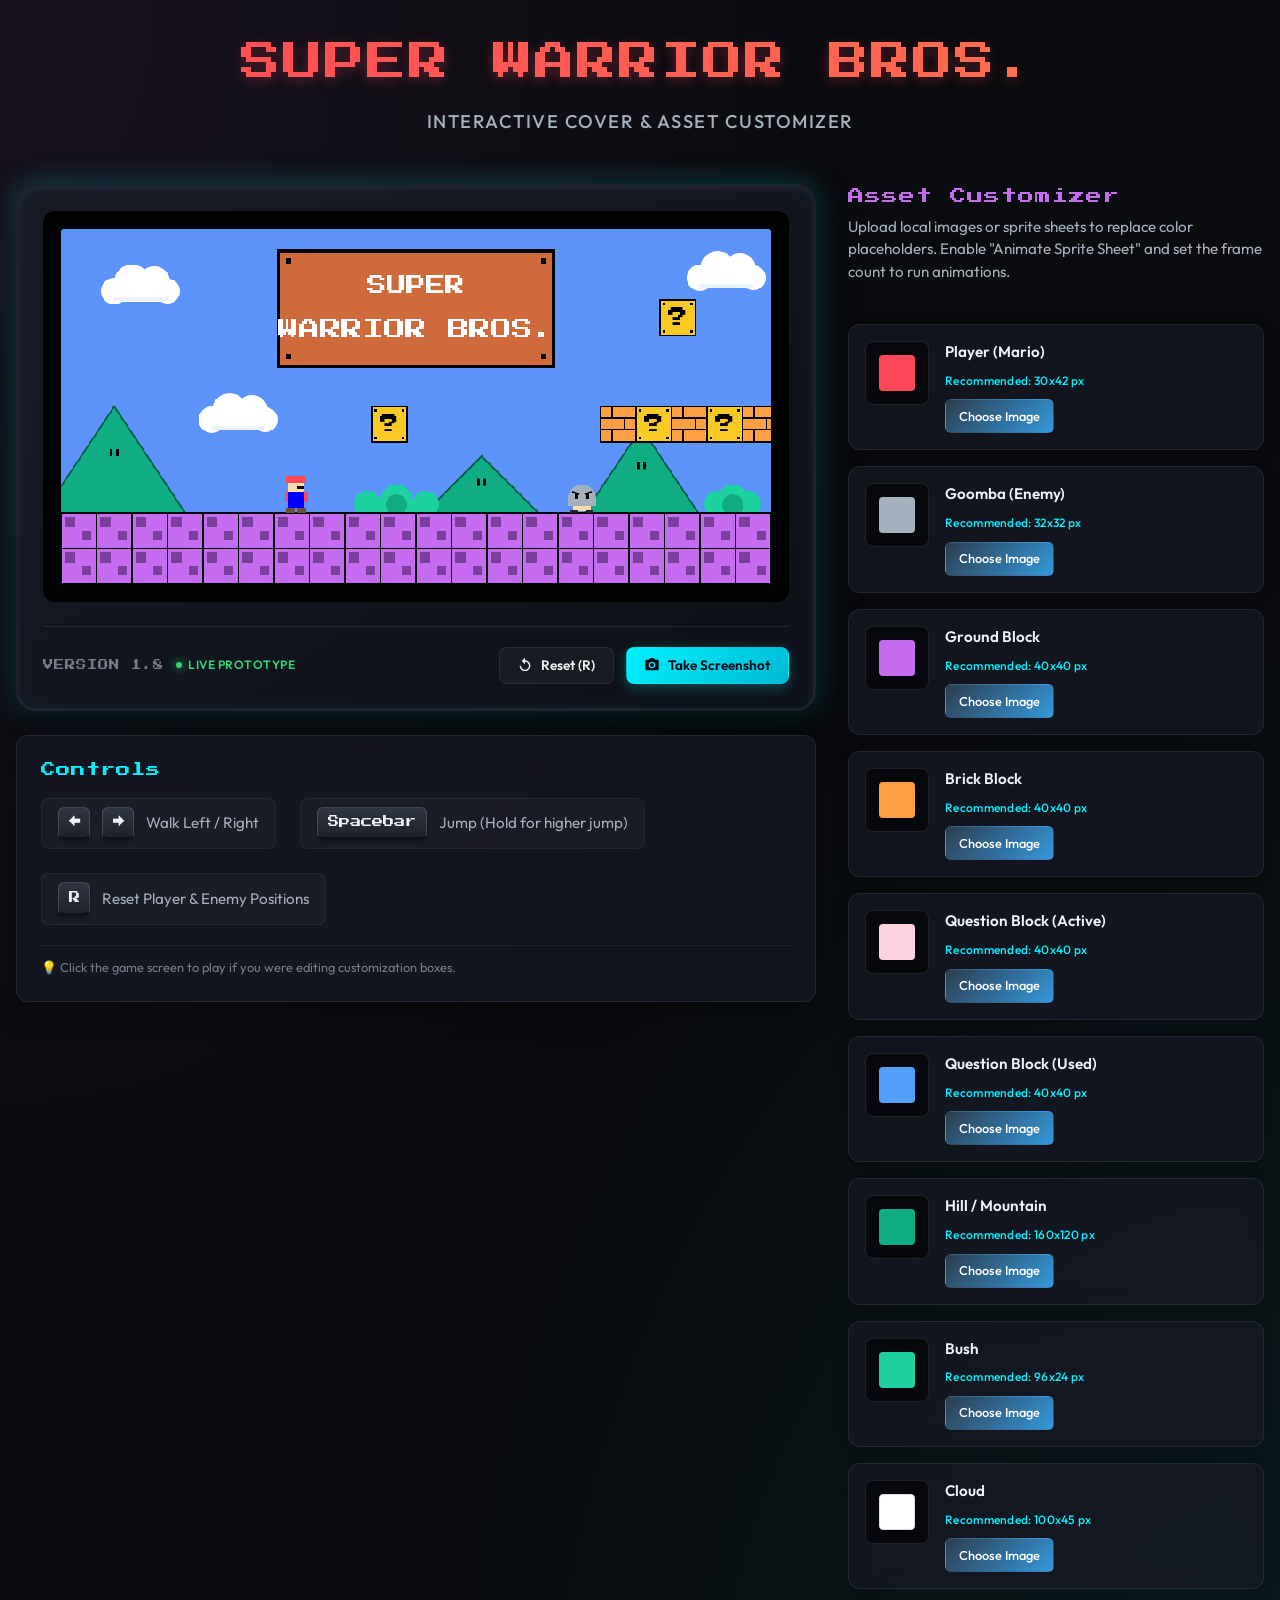
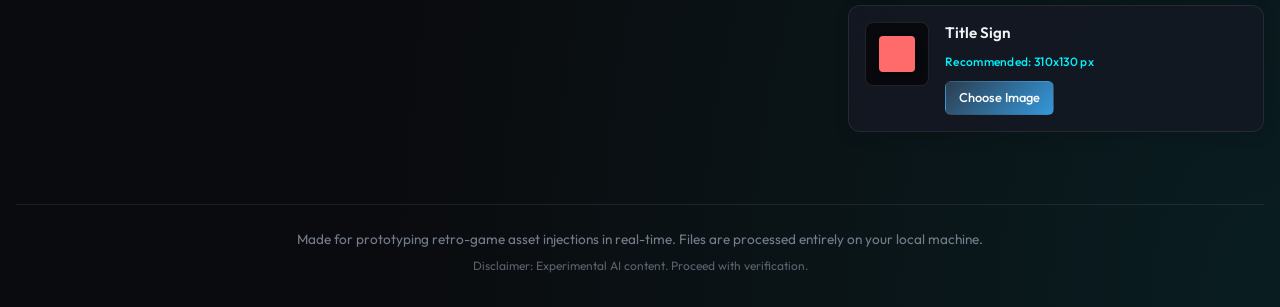
==== commit e0074755: "screenshot and version added screenshot button and version text" ====
--- a/game-asset-drop-test/index.html
+++ b/game-asset-drop-test/index.html
@@ -29,8 +29,30 @@
                 <div class="arcade-cabinet">
                     <div class="arcade-screen-bezel">
                         <canvas id="gameCanvas" width="800" height="400"></canvas>
-                    </div>
-
+                        <div id="screenFlash" class="screen-flash"></div>
+                    </div>
+
+                    <!-- Arcade Cabinet Control Panel -->
+                    <div class="arcade-control-panel">
+                        <div class="arcade-details">
+                            <span class="cabinet-brand">VERSION 1.8</span>
+                            <span class="cabinet-status"><span class="status-dot"></span> LIVE PROTOTYPE</span>
+                        </div>
+                        <div class="cabinet-actions">
+                            <button id="btnReset" class="btn-cabinet secondary" title="Reset Scene (R)">
+                                <svg xmlns="http://www.w3.org/2000/svg" viewBox="0 0 24 24" width="16" height="16" fill="currentColor">
+                                    <path d="M12 5V1L7 6l5 5V7c3.31 0 6 2.69 6 6s-2.69 6-6 6-6-2.69-6-6H4c0 4.42 3.58 8 8 8s8-3.58 8-8-3.58-8-8-8z"/>
+                                </svg>
+                                <span>Reset (R)</span>
+                            </button>
+                            <button id="btnScreenshot" class="btn-cabinet primary" title="Download Screenshot">
+                                <svg xmlns="http://www.w3.org/2000/svg" viewBox="0 0 24 24" width="16" height="16" fill="currentColor">
+                                    <path d="M4 4h3l2-2h6l2 2h3a2 2 0 0 1 2 2v12a2 2 0 0 1-2 2H4a2 2 0 0 1-2-2V6a2 2 0 0 1 2-2zm8 3a5 5 0 1 0 0 10 5 5 0 0 0 0-10zm0 2a3 3 0 1 1 0 6 3 3 0 0 1 0-6z"/>
+                                </svg>
+                                <span>Take Screenshot</span>
+                            </button>
+                        </div>
+                    </div>
                 </div>
 
                 <!-- Controls & How To Play -->
@@ -442,6 +464,9 @@
         </footer>
     </div>
 
+    <!-- Toast Notification Container -->
+    <div id="toastContainer" class="toast-container"></div>
+
     <!-- Script loading -->
     <script src="app.js?v=1.8"></script>
 </body>
--- a/game-asset-drop-test/styles.css
+++ b/game-asset-drop-test/styles.css
@@ -615,3 +615,202 @@
         gap: 0.75rem;
     }
 }
+
+/* Screen flash effect when capturing screenshots */
+.arcade-screen-bezel {
+    position: relative;
+}
+
+.screen-flash {
+    position: absolute;
+    top: 0;
+    left: 0;
+    width: 100%;
+    height: 100%;
+    background-color: rgba(255, 255, 255, 1);
+    opacity: 0;
+    pointer-events: none;
+    transition: opacity 0.25s ease-out;
+    z-index: 100;
+}
+
+.screen-flash.active {
+    opacity: 0.95;
+    transition: none; /* Instant flash on activation */
+}
+
+/* Arcade Cabinet Control Panel */
+.arcade-control-panel {
+    display: flex;
+    justify-content: space-between;
+    align-items: center;
+    border-top: 1px solid rgba(255, 255, 255, 0.08);
+    padding-top: 1.25rem;
+    flex-wrap: wrap;
+    gap: 1rem;
+}
+
+.arcade-details {
+    display: flex;
+    align-items: center;
+    gap: 0.75rem;
+}
+
+.cabinet-brand {
+    font-family: var(--font-heading);
+    font-size: 0.65rem;
+    color: var(--text-muted);
+    letter-spacing: 1px;
+}
+
+.cabinet-status {
+    color: var(--accent-green);
+    font-weight: 600;
+    display: flex;
+    align-items: center;
+    gap: 0.4rem;
+    letter-spacing: 0.5px;
+    font-size: 0.75rem;
+}
+
+.status-dot {
+    width: 6px;
+    height: 6px;
+    background-color: var(--accent-green);
+    border-radius: 50%;
+    display: inline-block;
+    box-shadow: 0 0 8px var(--accent-green);
+    animation: status-pulse 1.8s infinite ease-in-out;
+}
+
+@keyframes status-pulse {
+    0%, 100% { opacity: 0.5; transform: scale(0.9); }
+    50% { opacity: 1; transform: scale(1.1); }
+}
+
+.cabinet-actions {
+    display: flex;
+    gap: 0.75rem;
+}
+
+.btn-cabinet {
+    font-family: var(--font-body);
+    font-size: 0.85rem;
+    font-weight: 600;
+    display: flex;
+    align-items: center;
+    gap: 0.5rem;
+    padding: 0.55rem 1.1rem;
+    border-radius: 8px;
+    cursor: pointer;
+    transition: all var(--transition-speed) cubic-bezier(0.4, 0, 0.2, 1);
+    border: 1px solid transparent;
+    outline: none;
+    user-select: none;
+}
+
+.btn-cabinet.primary {
+    background: linear-gradient(135deg, var(--accent-blue), #00b8d4);
+    color: #060814;
+    box-shadow: 0 4px 14px rgba(0, 242, 254, 0.25);
+}
+
+.btn-cabinet.primary:hover {
+    transform: translateY(-2px);
+    box-shadow: 0 6px 20px rgba(0, 242, 254, 0.45);
+    filter: brightness(1.05);
+}
+
+.btn-cabinet.primary:active {
+    transform: translateY(0);
+    box-shadow: 0 2px 8px rgba(0, 242, 254, 0.2);
+}
+
+.btn-cabinet.secondary {
+    background: rgba(255, 255, 255, 0.04);
+    border-color: rgba(255, 255, 255, 0.08);
+    color: var(--text-primary);
+}
+
+.btn-cabinet.secondary:hover {
+    background: rgba(255, 255, 255, 0.08);
+    border-color: rgba(255, 255, 255, 0.15);
+    transform: translateY(-2px);
+}
+
+.btn-cabinet.secondary:active {
+    transform: translateY(0);
+}
+
+.btn-cabinet svg {
+    flex-shrink: 0;
+    transition: transform var(--transition-speed);
+}
+
+.btn-cabinet:hover svg {
+    transform: scale(1.1);
+}
+
+.btn-cabinet.secondary:hover svg {
+    transform: rotate(-30deg);
+}
+
+/* Toast Notifications */
+.toast-container {
+    position: fixed;
+    bottom: 2rem;
+    right: 2rem;
+    z-index: 1000;
+    display: flex;
+    flex-direction: column;
+    gap: 0.75rem;
+    pointer-events: none;
+}
+
+.toast {
+    background: rgba(18, 20, 28, 0.95);
+    border: 1px solid var(--border-color);
+    border-left: 4px solid var(--accent-blue);
+    color: var(--text-primary);
+    padding: 0.8rem 1.25rem;
+    border-radius: 8px;
+    font-family: var(--font-body);
+    font-size: 0.9rem;
+    font-weight: 500;
+    box-shadow: 
+        0 10px 25px rgba(0, 0, 0, 0.4),
+        0 0 15px rgba(0, 242, 254, 0.05);
+    display: flex;
+    align-items: center;
+    gap: 0.75rem;
+    transform: translateY(20px);
+    opacity: 0;
+    animation: toast-entrance 0.35s cubic-bezier(0.175, 0.885, 0.32, 1.275) forwards;
+    pointer-events: auto;
+    backdrop-filter: blur(8px);
+}
+
+@keyframes toast-entrance {
+    to {
+        transform: translateY(0);
+        opacity: 1;
+    }
+}
+
+.toast.fade-out {
+    animation: toast-exit 0.3s ease-in forwards;
+}
+
+@keyframes toast-exit {
+    to {
+        transform: translateY(-15px);
+        opacity: 0;
+    }
+}
+
+.toast-icon {
+    color: var(--accent-green);
+    display: flex;
+    align-items: center;
+    font-weight: bold;
+}
